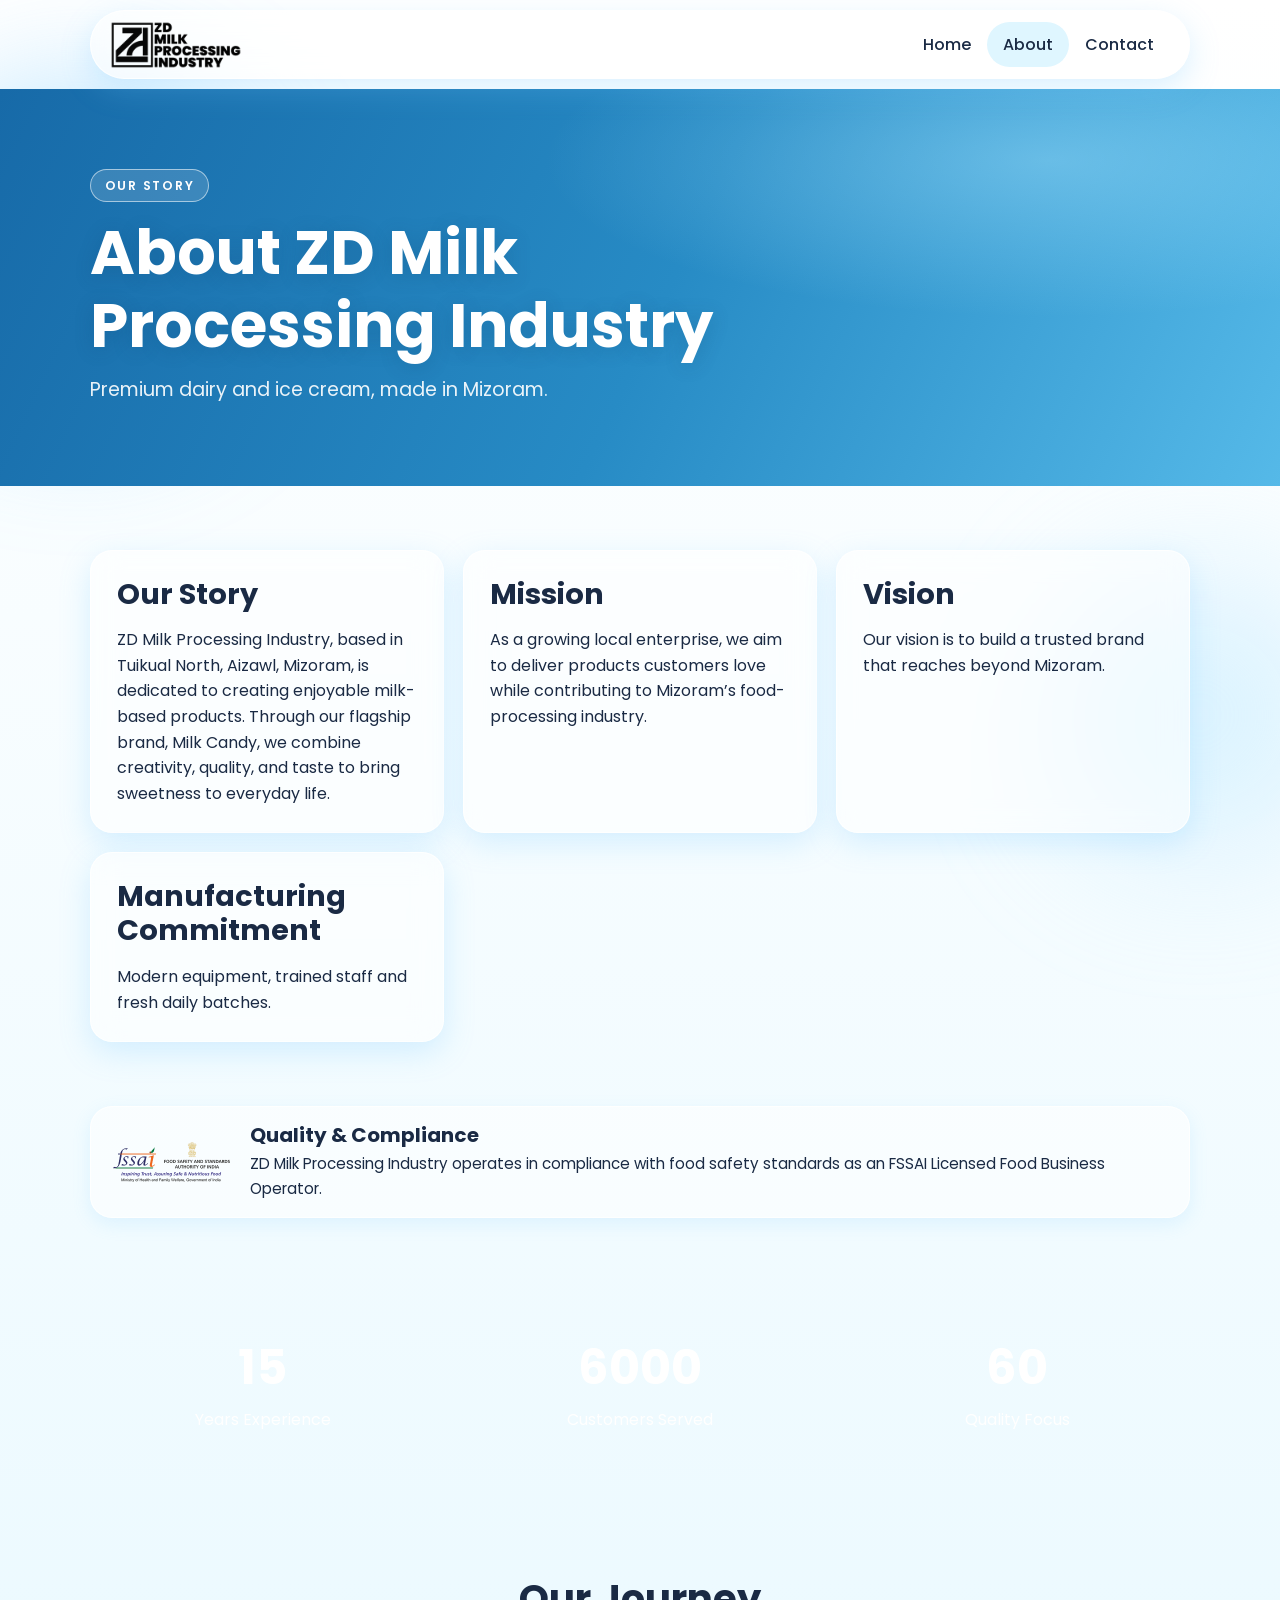
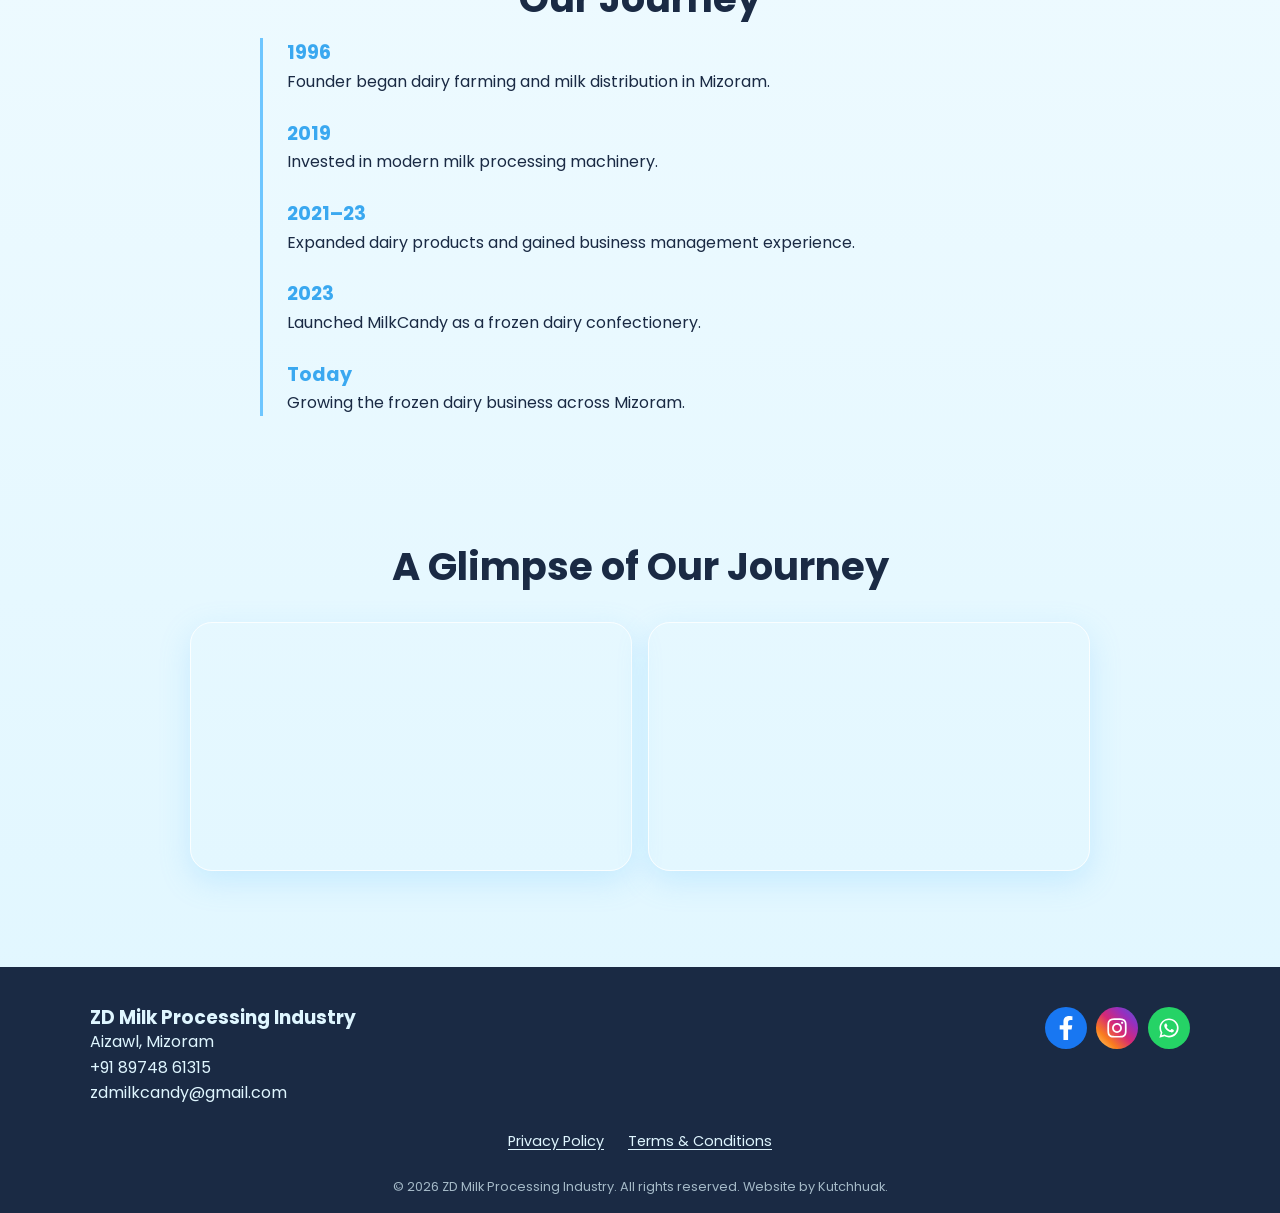
==== about.html @ 805394a9 "Add files via upload" ====
<!DOCTYPE html>
<html lang="en">
  <head>
    <meta charset="utf-8">
    <meta name="viewport" content="width=device-width, initial-scale=1">
    <title>About ZD Milk Processing Industry | Aizawl, Mizoram</title>
    <meta
      name="description"
      content="Learn about ZD Milk Processing Industry, the Aizawl-based maker of Milk Candy ice cream, our story, mission and commitment to quality."
    >
    <meta name="robots" content="index, follow, max-image-preview:large">
    <link rel="canonical" href="https://zdmilk.in/about.html">
    <meta property="og:type" content="website">
    <meta property="og:site_name" content="ZD Milk Processing Industry">
    <meta property="og:locale" content="en_IN">
    <meta property="og:title" content="About ZD Milk Processing Industry | Aizawl, Mizoram">
    <meta
      property="og:description"
      content="Learn about ZD Milk Processing Industry, the Aizawl-based maker of Milk Candy ice cream, our story, mission and commitment to quality."
    >
    <meta property="og:url" content="https://zdmilk.in/about.html">
    <meta property="og:image" content="https://zdmilk.in/image/og-image.jpg">
    <meta property="og:image:width" content="1200">
    <meta property="og:image:height" content="630">
    <meta property="og:image:alt" content="Milk Candy ice cream and family tub, made in Aizawl, Mizoram">
    <meta name="twitter:card" content="summary_large_image">
    <meta name="twitter:title" content="About ZD Milk Processing Industry | Aizawl, Mizoram">
    <meta
      name="twitter:description"
      content="Learn about ZD Milk Processing Industry, the Aizawl-based maker of Milk Candy ice cream, our story, mission and commitment to quality."
    >
    <meta name="twitter:image" content="https://zdmilk.in/image/og-image.jpg">
    <link rel="icon" type="image/png" href="image/favicon.png">
    <link rel="apple-touch-icon" href="image/apple-touch-icon.png">
    <meta name="theme-color" content="#8CC8EC">
    <link rel="preconnect" href="https://fonts.googleapis.com">
    <link
      href="https://fonts.googleapis.com/css2?family=Poppins:wght@400;500;600;700&display=swap"
      rel="stylesheet"
    >
    <link rel="stylesheet" href="style.css">
    <script type="application/ld+json">
      {
        "@context": "https://schema.org",
        "@type": "AboutPage",
        "name": "About ZD Milk Processing Industry",
        "description": "Learn about ZD Milk Processing Industry, the Aizawl-based maker of Milk Candy ice cream, our story, mission and commitment to quality.",
        "url": "https://zdmilk.in/about.html",
        "inLanguage": "en-IN",
        "about": {
          "@id": "https://zdmilk.in/#business"
        }
      }
    </script>
  </head>
  <body data-page="about">
    <div class="blob b1"></div>
    <div class="blob b2"></div>

    <div id="loader">
      <img class="loading-mascot" src="image/mascot-full.webp" alt="ZD Milk mascot loading">
    </div>
    <div id="prog"></div>

    <header class="nav glass">
      <a class="logo" href="index.html">
        <img src="image/logo.png" alt="ZD Milk Processing Industry">
      </a>
      <button id="burger" aria-label="Menu">☰</button>
      <nav id="menu">
        <a href="index.html" data-p="home">Home</a>
        <a href="about.html" data-p="about">About</a>
        <a href="contact.html" data-p="contact">Contact</a>
      </nav>
    </header>

    <main>
      <section class="phero">
        <div class="wrap rv">
          <span class="phero-kicker">Our story</span>
          <h1>About ZD Milk Processing Industry</h1>
          <p>Premium dairy and ice cream, made in Mizoram.</p>
        </div>
      </section>

      <section class="sec wrap grid2">
        <div class="card glass rv">
          <h2>Our Story</h2>
          <p>
           ZD Milk Processing Industry, based in Tuikual North, Aizawl, Mizoram, is dedicated to creating enjoyable milk-based products. Through our flagship brand, Milk Candy, we combine creativity, quality, and taste to bring sweetness to everyday life.</p>
        </div>
        <div class="card glass rv">
          <h2>Mission</h2>
          <p>
            As a growing local enterprise, we aim to deliver products customers love while contributing to Mizoram’s food-processing industry.
          </p>
        </div>
        <div class="card glass rv">
          <h2>Vision</h2>
          <p>Our vision is to build a trusted brand that reaches beyond Mizoram.</p>
        </div>
        <div class="card glass rv">
          <h2>Manufacturing Commitment</h2>
          <p>Modern equipment, trained staff and fresh daily batches.</p>
        </div>

      </section>

      <section class="compliance-block wrap" aria-labelledby="compliance-heading">
        <img src="image/fssai-logo.png" alt="FSSAI logo" width="234" height="80">
        <div class="compliance-copy">
          <h2 id="compliance-heading">Quality &amp; Compliance</h2>
          <p>ZD Milk Processing Industry operates in compliance with food safety standards as an FSSAI Licensed Food Business Operator.</p>
        </div>
      </section>

      <section class="plx">
        <div class="wrap stats">
          <div>
            <b data-n="25" data-s="+">0</b>
            <span>Years Experience</span>
          </div>
          <div>
            <b data-n="10000" data-s="+">0</b>
            <span>Customers Served</span>
          </div>
          <div>
            <b data-n="100" data-s="%">0</b>
            <span>Quality Focus</span>
          </div>
        </div>
      </section>

      <section class="sec wrap narrow">
        <h2 class="ct rv">Our Journey</h2>
        <div class="tl">
          <div class="rv">
            <b>1996</b>
            <p>Founder began dairy farming and milk
               distribution in Mizoram.</p>
          </div>
          <div class="rv">
            <b>2019</b>
            <p>Invested in modern milk processing machinery.</p>
          </div>
          <div class="rv">
            <b>2021–23</b>
            <p>Expanded dairy products
             and gained business management experience.</p>
          </div>
          <div class="rv">
            <b>2023</b>
            <p>Launched MilkCandy as a frozen dairy confectionery.</p>
          </div>
            <div class="rv">
            <b>Today</b>
            <p>Growing the frozen dairy business across Mizoram.</p>
          </div>
        </div>
      </section>

      <section class="sec wrap narrow about-video">
        <h2 class="ct rv">A Glimpse of Our Journey</h2>
        <div
          class="video-frame rv"
          data-video-url="https://www.youtube.com/embed/6hP-m4a0yMA"
          data-video-title="A glimpse of ZD Milk Processing Industry's journey"
        >
          <a
            class="video-fallback"
            href="https://www.youtube.com/watch?v=6hP-m4a0yMA"
            target="_blank"
            rel="noopener noreferrer"
          >
            <img src="https://i.ytimg.com/vi/6hP-m4a0yMA/hqdefault.jpg" alt="Watch A Glimpse of Our Journey on YouTube">
            <span>Watch on YouTube</span>
          </a>
        </div>
        <div
          class="video-frame rv"
          data-video-url="https://www.youtube.com/embed/JprgniUpoSs?si=P2jqEo4HMjdUoOEu"
          data-video-title="YouTube video player"
        >
          <a
            class="video-fallback"
            href="https://www.youtube.com/watch?v=JprgniUpoSs"
            target="_blank"
            rel="noopener noreferrer"
          >
            <img src="https://i.ytimg.com/vi/JprgniUpoSs/hqdefault.jpg" alt="Watch the additional video on YouTube">
            <span>Watch on YouTube</span>
          </a>
        </div>
      </section>
      <script>
        if (window.location.protocol !== "file:") {
          document.querySelectorAll(".about-video .video-frame").forEach((videoPlayer) => {
            const videoFrame = document.createElement("iframe");
            videoFrame.src = videoPlayer.dataset.videoUrl;
            videoFrame.title = videoPlayer.dataset.videoTitle;
            videoFrame.allow = "accelerometer; autoplay; clipboard-write; encrypted-media; gyroscope; picture-in-picture; web-share";
            videoFrame.referrerPolicy = "strict-origin-when-cross-origin";
            videoFrame.allowFullscreen = true;
            videoFrame.loading = "lazy";
            videoPlayer.replaceChildren(videoFrame);
          });
        }
      </script>
    </main>

    <footer>
      <div class="wrap fgrid">
        <div>
          <h3>ZD Milk Processing Industry</h3>
          <p>Aizawl, Mizoram</p>
          <p>+91 89748 61315</p>
          <p> zdmilkcandy@gmail.com</p>
        </div>
        <div class="soc">
          <a href="https://www.facebook.com/profile.php?id=61593426112956" aria-label="Facebook">
            <svg viewBox="0 0 320 512" aria-hidden="true" focusable="false"><path d="M279.14 288l14.22-92.66h-88.91v-60.13c0-25.35 12.42-50.06 52.24-50.06H297V6.26S260.43 0 225.36 0C152.77 0 105.47 44 105.47 123.92v71.42H25.62V288h79.85v224h98.98V288z"/></svg>
          </a>
          <a href="https://www.instagram.com/milkcandy.mizoram?utm_source=ig_web_button_share_sheet&amp;psln=ZDNlZDc0MzIxNw==" aria-label="Instagram">
            <svg viewBox="0 0 448 512" aria-hidden="true" focusable="false"><path d="M224.1 141c-63.6 0-114.9 51.3-114.9 114.9s51.3 114.9 114.9 114.9S339 319.5 339 255.9 287.7 141 224.1 141zm0 189.6c-41.2 0-74.7-33.5-74.7-74.7s33.5-74.7 74.7-74.7 74.7 33.5 74.7 74.7-33.5 74.7-74.7 74.7zm146.4-194.3c0 14.9-12 26.9-26.9 26.9s-26.9-12-26.9-26.9 12-26.9 26.9-26.9 26.9 12 26.9 26.9zm76.1 27.2c-1.7-35.9-9.9-67.7-36.2-93.9s-58-34.4-93.9-36.2c-37-2.1-147.9-2.1-184.9 0-35.9 1.7-67.7 9.9-93.9 36.1S3.3 127.5 1.6 163.4c-2.1 37-2.1 147.9 0 184.9 1.7 35.9 9.9 67.7 36.2 93.9s58 34.4 93.9 36.2c37 2.1 147.9 2.1 184.9 0 35.9-1.7 67.7-9.9 93.9-36.2s34.4-58 36.2-93.9c2.1-37 2.1-147.8 0-184.8zM398.8 388c-7.8 19.6-22.9 34.7-42.6 42.6-29.5 11.7-99.5 9-132.1 9s-102.7 2.6-132.1-9c-19.6-7.8-34.7-22.9-42.6-42.6-11.7-29.5-9-99.5-9-132.1s-2.6-102.7 9-132.1c7.8-19.6 22.9-34.7 42.6-42.6 29.5-11.7 99.5-9 132.1-9s102.7-2.6 132.1 9c19.6 7.8 34.7 22.9 42.6 42.6 11.7 29.5 9 99.5 9 132.1s2.7 102.7-9 132.1z"/></svg>
          </a>
          <a href="https://wa.me/918974861315" aria-label="WhatsApp">
            <svg viewBox="0 0 448 512" aria-hidden="true" focusable="false"><path d="M380.9 97.1C339 55.1 283.2 32 223.9 32 101.5 32 1.9 131.5 1.9 253.9c0 39.1 10.2 77.3 29.6 111L0 480l117.7-30.9c32.4 17.7 68.9 27 106.1 27h.1c122.3 0 224.1-99.6 224.1-222 0-59.3-25-115-67.1-157zm-157 341.6c-33.3 0-65.9-8.9-94.4-25.7l-6.8-4-69.8 18.3 18.6-68-4.4-7c-18.5-29.4-28.2-63.4-28.2-98.4C39 151.1 121.1 69 222.1 69c49 0 95 19.1 129.6 53.7 34.6 34.6 56.9 80.6 56.8 129.6 0 101.1-84.5 186.4-185.6 186.4zm101.7-139.8c-5.5-2.8-32.6-16.1-37.6-17.9-5-1.9-8.7-2.8-12.4 2.8-3.7 5.5-14.2 17.9-17.4 21.6-3.2 3.7-6.4 4.2-11.9 1.4-32.4-16.2-53.6-28.9-75-65.5-5.7-9.8 5.7-9.1 16.2-30.3 1.8-3.7.9-6.9-.5-9.7-1.4-2.8-12.4-29.8-17-40.8-4.5-10.7-9.1-9.3-12.4-9.5-3.2-.2-6.9-.2-10.6-.2s-9.7 1.4-14.7 6.9c-5 5.5-19.3 18.9-19.3 46s19.8 53.4 22.5 57.1c2.8 3.7 38.9 59.4 94.2 83.3 35 15.1 48.7 16.4 66.2 13.8 10.6-1.6 32.6-13.3 37.2-26.2 4.6-12.9 4.6-23.9 3.2-26.2-1.4-2.3-5-3.7-10.6-6.5z"/></svg>
          </a>
        </div>
      </div>
      <nav class="legal-links" aria-label="Legal">
        <a href="privacy.html">Privacy Policy</a>
        <a href="terms.html">Terms &amp; Conditions</a>
      </nav>
      <p class="copy">© 2026 ZD Milk Processing Industry. All rights reserved. Website by Kutchhuak.</p>
    </footer>

    <button id="top" aria-label="Back to top">↑</button>
    <script src="main.js"></script>
  </body>
</html>
---- style.css ----
:root {
  --p: #6EC6FF;
  --s: #fff;
  --a: #DFF6FF;
  --t: #1A2A44;
  --r: 22px;
}

* {
  box-sizing: border-box;
  margin: 0;
}

html {
  scroll-behavior: smooth;
}

body {
  font-family: Poppins, system-ui, sans-serif;
  color: var(--t);
  background: linear-gradient(180deg, #fff, var(--a));
  line-height: 1.6;
  overflow-x: hidden;
}

h1,
h2,
h3 {
  line-height: 1.2;
}

h2 {
  font-size: clamp(1.6rem, 4vw, 2.4rem);
  margin-bottom: 1rem;
}

.wrap {
  width: min(1100px, 92%);
  margin: auto;
}

.narrow {
  width: min(760px, 92%);
}

.about-video {
  width: min(900px, 92%);
  display: grid;
  grid-template-columns: repeat(2, minmax(0, 1fr));
  gap: 1rem;
}

.about-video h2 {
  grid-column: 1 / -1;
}

.sec {
  padding: 4rem 0;
}

.ct {
  text-align: center;
}

.compliance-block {
  display: flex;
  align-items: center;
  gap: 1.25rem;
  margin: 0 auto 2rem;
  padding: 1rem 1.4rem;
  border: 1px solid rgba(255, 255, 255, .8);
  border-radius: var(--r);
  background: rgba(255, 255, 255, .55);
  box-shadow: 0 6px 18px rgba(110, 198, 255, .16);
}

.compliance-block img {
  display: block;
  flex: 0 0 auto;
  width: 117px;
  height: auto;
}

.compliance-copy h2 {
  margin-bottom: .35rem;
  font-size: 1.25rem;
}

.compliance-copy p {
  font-size: .95rem;
}

.video-frame {
  aspect-ratio: 16 / 9;
  overflow: hidden;
  border: 1px solid rgba(255, 255, 255, .8);
  border-radius: var(--r);
  box-shadow: 0 10px 30px rgba(110, 198, 255, .25);
}

.video-frame iframe {
  display: block;
  width: 100%;
  height: 100%;
  border: 0;
}

.video-fallback {
  position: relative;
  display: block;
  width: 100%;
  height: 100%;
  background: var(--t);
}

.video-fallback img {
  display: block;
  width: 100%;
  height: 100%;
  object-fit: cover;
}

.video-fallback span {
  position: absolute;
  left: 50%;
  bottom: 1rem;
  transform: translateX(-50%);
  padding: .5rem 1rem;
  border-radius: 99px;
  background: rgba(26, 42, 68, .85);
  color: #fff;
  font-size: .9rem;
  font-weight: 600;
  white-space: nowrap;
}

.glass {
  background: rgba(255, 255, 255, .55);
  backdrop-filter: blur(14px);
  -webkit-backdrop-filter: blur(14px);
  border: 1px solid rgba(255, 255, 255, .8);
  box-shadow: 0 10px 30px rgba(110, 198, 255, .25);
}

.card {
  border-radius: var(--r);
  padding: 1.6rem;
  transition: .35s;
}

.card:hover {
  transform: translateY(-6px);
}

.btn {
  display: inline-block;
  background: linear-gradient(135deg, var(--p), #3AA8F0);
  color: #fff;
  border: 0;
  border-radius: 99px;
  padding: .8rem 1.8rem;
  font: 600 1rem Poppins, sans-serif;
  text-decoration: none;
  cursor: pointer;
  transition: .3s;
  box-shadow: 0 8px 20px rgba(58, 168, 240, .4);
}

.btn:hover {
  transform: translateY(-3px);
}

.btn:focus-visible,
button:focus-visible,
a:focus-visible {
  outline: 3px solid var(--t);
  outline-offset: 3px;
}

.blob {
  position: fixed;
  z-index: -1;
  border-radius: 50%;
  filter: blur(70px);
  opacity: .5;
  animation: fl 12s ease-in-out infinite alternate;
}

.b1 {
  width: 320px;
  height: 320px;
  background: var(--p);
  top: 10%;
  left: -80px;
}

.b2 {
  width: 280px;
  height: 280px;
  background: #BFE9FF;
  bottom: 5%;
  right: -60px;
  animation-delay: -5s;
}

@keyframes fl {
  to {
    transform: translate(40px, 60px) scale(1.15);
  }
}

#loader {
  position: fixed;
  inset: 0;
  background: #fff;
  z-index: 99;
  display: grid;
  place-items: center;
  transition: opacity .3s;
}

#loader.off {
  opacity: 0;
  pointer-events: none;
}

.loading-mascot {
  display: block;
  width: 60px;
  height: 168px;
  object-fit: contain;
  animation: bob 1s infinite alternate;
}

@keyframes bob {
  to {
    transform: translateY(-12px);
  }
}

#prog {
  position: fixed;
  top: 0;
  left: 0;
  height: 4px;
  width: 0;
  background: linear-gradient(90deg, var(--p), #3AA8F0);
  z-index: 60;
}

.nav {
  position: relative;
  width: min(1100px, 94%);
  margin: 10px auto;
  border-radius: 99px;
  padding: .6rem 1.2rem;
  display: flex;
  justify-content: space-between;
  align-items: center;
  z-index: 50;
}

.logo {
  display: inline-flex;
  align-items: center;
  text-decoration: none;
}

.logo img {
  display: block;
  width: 132px;
  height: auto;
}

#menu {
  display: none;
  position: absolute;
  top: 110%;
  left: 0;
  right: 0;
  background: #fff;
  border-radius: var(--r);
  padding: 1rem;
  flex-direction: column;
  box-shadow: 0 10px 30px rgba(0, 0, 0, .1);
}

#menu.open {
  display: flex;
}

#menu a {
  color: var(--t);
  text-decoration: none;
  padding: .6rem 1rem;
  border-radius: 99px;
  font-weight: 500;
}

#menu a.act,
#menu a:hover {
  background: var(--a);
}

#burger {
  background: none;
  border: 0;
  font-size: 1.5rem;
  cursor: pointer;
}

@media (min-width: 760px) {
  #burger {
    display: none;
  }

  #menu {
    display: flex;
    position: static;
    flex-direction: row;
    background: none;
    box-shadow: none;
    padding: 0;
  }
}

.hero {
  position: relative;
  width: 100%;
  aspect-ratio: 16 / 9;
  background: #DFF6FF;
  overflow: hidden;
  clip-path: ellipse(150% 160% at 50% -60%);
}

@media (max-width: 759px) {
  .hero {
    display: none;
  }
}

.slide {
  position: absolute;
  inset: 0;
  opacity: 0;
  transform: translateX(40px);
  transition: opacity .9s, transform .9s;
}

.slide img {
  display: block;
  width: 100%;
  height: 100%;
  object-fit: contain;
  object-position: center;
}

.slide-caption {
  position: absolute;
  top: 50%;
  left: clamp(1.5rem, 5vw, 5rem);
  z-index: 1;
  width: min(40%, 540px);
  margin: 0;
  color: #12365A;
  transform: translateY(-50%);
}

.slide-eyebrow {
  display: inline-block;
  margin-bottom: .85rem;
  padding: .35rem .75rem;
  border: 1px solid rgba(22, 139, 203, .15);
  border-radius: 999px;
  background: #E5F5FC;
  color: #176F9E;
  font-family: Inter, sans-serif;
  font-size: .72rem;
  font-weight: 600;
  letter-spacing: .12em;
  line-height: 1.3;
  text-transform: uppercase;
}

.slide-caption h1 {
  margin-bottom: .85rem;
  font-family: "Plus Jakarta Sans", sans-serif;
  font-size: clamp(3.2rem, 5vw, 4.25rem);
  font-weight: 800;
  letter-spacing: -.055em;
  line-height: 1.06;
}

.slide-caption h1 span {
  position: relative;
  color: #168BCB;
}

.slide-caption h3 {
  margin-bottom: .45rem;
  color: #176F9E;
  font-family: "Plus Jakarta Sans", sans-serif;
  font-size: clamp(.95rem, 1.4vw, 1.15rem);
  font-weight: 600;
  line-height: 1.3;
}

.slide-caption > p:not(.slide-eyebrow) {
  max-width: 440px;
  color: #50677D;
  font-family: Inter, sans-serif;
  font-size: clamp(.9rem, 1.25vw, 1.1rem);
  font-weight: 400;
  line-height: 1.6;
}

.slide-actions {
  display: flex;
  flex-wrap: wrap;
  align-items: center;
  gap: 1.1rem;
  margin-top: 1.2rem;
  font-family: Inter, sans-serif;
  font-size: .9rem;
  font-weight: 600;
}

.slide-primary {
  display: inline-flex;
  min-height: 46px;
  align-items: center;
  justify-content: center;
  padding: .7rem 1.2rem;
  border-radius: 999px;
  background: #168BCB;
  box-shadow: 0 7px 16px rgba(22, 139, 203, .2);
  color: #fff;
  text-decoration: none;
  transition: background .2s, transform .2s, box-shadow .2s;
}

.slide-primary:hover {
  transform: translateY(-2px);
  background: #1179B2;
  box-shadow: 0 10px 20px rgba(22, 139, 203, .25);
}

.slide-secondary {
  padding: .45rem 0;
  color: #12365A;
  text-decoration: underline;
  text-decoration-color: #8BD5F3;
  text-decoration-thickness: 2px;
  text-underline-offset: 4px;
}

.slide-secondary:hover {
  color: #168BCB;
}

.slide-actions a:focus-visible {
  outline: 3px solid #12365A;
  outline-offset: 3px;
}

@media (min-width: 760px) and (max-width: 1000px) {
  .slide-caption {
    left: 1.5rem;
    width: 43%;
  }

  .slide-caption h1 {
    font-size: clamp(2.2rem, 4.2vw, 3.2rem);
  }

  .slide-caption > p:not(.slide-eyebrow) {
    font-size: .85rem;
  }

  .slide-actions {
    gap: .75rem;
    margin-top: .8rem;
    font-size: .82rem;
  }

  .slide-primary {
    min-height: 40px;
    padding: .55rem .9rem;
  }
}

@media (min-width: 760px) and (max-width: 900px) {
  .slide-caption {
    left: 1rem;
    width: 40%;
  }

  .slide-caption h1 {
    font-size: clamp(1.9rem, 3.8vw, 2.2rem);
  }
}

.slide.on {
  opacity: 1;
  transform: none;
  z-index: 1;
}

@keyframes flt {
  to {
    transform: translateY(-16px) rotate(3deg);
  }
}

.ar {
  position: absolute;
  top: 50%;
  z-index: 5;
  width: 46px;
  height: 46px;
  border-radius: 50%;
  border: 0;
  background: rgba(255, 255, 255, .7);
  font-size: 1.6rem;
  cursor: pointer;
}

.ar.l {
  left: 12px;
}

.ar.r {
  right: 12px;
}

.dots {
  position: absolute;
  bottom: 22px;
  left: 50%;
  transform: translateX(-50%);
  z-index: 5;
  display: flex;
  gap: 10px;
}

.dots button {
  width: 12px;
  height: 12px;
  border-radius: 50%;
  border: 0;
  background: rgba(255, 255, 255, .7);
  cursor: pointer;
  transition: .3s;
}

.dots button.on {
  background: var(--t);
  width: 30px;
  border-radius: 99px;
}

.intro {
  display: grid;
  gap: 2rem;
  align-items: center;
}

@media (min-width: 800px) {
  .intro {
    grid-template-columns: 1.3fr 1fr;
  }
}

.intro p {
  margin-bottom: 1.2rem;
}

.illus {
  display: grid;
  place-items: center;
}

.mascot {
  position: relative;
  cursor: pointer;
  outline: none;
}

.mascot img {
  display: block;
  width: min(300px, 68vw);
  max-height: 380px;
  object-fit: contain;
  animation: mascot-float 3s ease-in-out infinite;
  transform-origin: bottom center;
}

.mascot figcaption {
  position: absolute;
  top: 8%;
  right: clamp(-48px, -3vw, -12px);
  padding: .65rem 1rem;
  border-radius: 18px;
  background: #fff;
  color: var(--t);
  box-shadow: 0 8px 24px rgba(26, 42, 68, .18);
  font-weight: 600;
  white-space: nowrap;
  opacity: 0;
  transform: translateY(8px) scale(.95);
  transition: opacity .25s, transform .25s;
  pointer-events: none;
}

.mascot figcaption::before {
  content: "";
  position: absolute;
  top: 50%;
  left: -10px;
  transform: translateY(-50%);
  border-top: 9px solid transparent;
  border-bottom: 9px solid transparent;
  border-right: 11px solid #fff;
}

@media (max-width: 600px) {
  .mascot figcaption {
    top: 5%;
    right: -20px;
    padding: .4rem .65rem;
    font-size: .75rem;
  }

  .mascot figcaption::before {
    left: -7px;
    border-top-width: 6px;
    border-bottom-width: 6px;
    border-right-width: 8px;
  }
}

.mascot:hover figcaption,
.mascot:focus-visible figcaption {
  opacity: 1;
  transform: translateY(0) scale(1);
}

.mascot:hover img,
.mascot:focus-visible img {
  animation: mascot-greet .6s ease-in-out infinite alternate;
}

@keyframes mascot-float {
  50% {
    transform: translateY(-8px);
  }
}

@keyframes mascot-greet {
  to {
    transform: translateY(-10px) rotate(3deg) scale(1.03);
  }
}

.stage {
  height: 480px;
  perspective: 1100px;
  overflow: hidden;
  margin-top: 1rem;
}

.carousel-controls {
  display: flex;
  justify-content: center;
  gap: .75rem;
  margin-top: .5rem;
}

.carousel-controls button {
  width: 2.75rem;
  height: 2.75rem;
  border: 1px solid var(--p);
  border-radius: 50%;
  background: #fff;
  color: var(--t);
  font: 600 1.6rem/1 Poppins, sans-serif;
  cursor: pointer;
  transition: background .2s, color .2s;
}

.carousel-controls button:hover,
.carousel-controls button:focus-visible {
  background: var(--p);
  color: #fff;
}

.ring {
  position: relative;
  width: 230px;
  height: 100%;
  margin: 0 auto;
  transform-style: preserve-3d;
  transition: transform 1s cubic-bezier(.6, .05, .2, 1);
}

.pc {
  position: absolute;
  top: 40px;
  left: 0;
  width: 230px;
  padding: 1.2rem;
  border-radius: var(--r);
  text-align: center;
  transition: transform 1s, opacity 1s;
  cursor: pointer;
  background: rgba(255, 255, 255, .85);
  box-shadow: 0 14px 34px rgba(26, 42, 68, .15);
}

.pc-featured {
  background: #EAF7FC;
}

.product-image {
  position: relative;
  display: grid;
  place-items: center;
  height: 165px;
  margin-bottom: .5rem;
  border-radius: calc(var(--r) - 8px);
  overflow: hidden;
}

.pc-featured .product-image {
  background: #EAF7FC;
}

.product-image img {
  display: block;
  width: 100%;
  height: 100%;
  padding: .35rem;
  object-fit: contain;
  object-position: center;
}

.product-tag {
  position: absolute;
  top: .45rem;
  left: .45rem;
  padding: .2rem .55rem;
  border-radius: 99px;
  background: #3AA8F0;
  color: #fff;
  font-size: .7rem;
  font-weight: 600;
}

.pc h3 {
  margin: .4rem 0;
}

.pc p {
  font-size: .85rem;
  margin-bottom: .6rem;
}

.pc .btn {
  padding: .5rem 1.2rem;
  font-size: .85rem;
}

.price {
  display: inline-block;
  background: var(--t);
  color: #fff;
  border-radius: 99px;
  padding: .15rem .9rem;
  font-weight: 600;
  margin-bottom: .6rem;
}

.product-availability {
  margin: 0;
  font-size: .75rem !important;
  font-weight: 600;
  line-height: 1.35;
}

.pc.front {
  box-shadow: 0 0 0 3px var(--p), 0 24px 50px rgba(58, 168, 240, .45);
}

.hint {
  font-size: .85rem;
  opacity: .7;
}

.grid,
.info {
  display: grid;
  gap: 1.2rem;
  grid-template-columns: repeat(auto-fit, minmax(200px, 1fr));
}

.contact-info {
  margin-top: 1.2rem;
}

.grid2 {
  display: grid;
  gap: 1.2rem;
  grid-template-columns: repeat(auto-fit, minmax(280px, 1fr));
}

.grid2 .card h2 {
  font-size: clamp(1.35rem, 3vw, 1.8rem);
}

.card b {
  display: grid;
  place-items: center;
  width: 38px;
  height: 38px;
  border-radius: 50%;
  background: var(--p);
  color: #fff;
  margin-bottom: .6rem;
}

.card h3 {
  margin-bottom: .3rem;
}

.chips {
  display: flex;
  flex-wrap: wrap;
  gap: .6rem;
  justify-content: center;
  margin: 1.5rem 0;
}

.chips button {
  border: 1px solid var(--p);
  background: #fff;
  border-radius: 99px;
  padding: .5rem 1.1rem;
  font: 500 .95rem Poppins;
  cursor: pointer;
  transition: .3s;
}

.chips button.on,
.chips button:hover {
  background: var(--p);
  color: #fff;
}

.dlist {
  display: grid;
  gap: 1rem;
  grid-template-columns: repeat(auto-fit, minmax(240px, 1fr));
}

.dlist .card {
  animation: in .5s both;
}

@keyframes in {
  from {
    opacity: 0;
    transform: translateY(14px);
  }
}

.dlist a {
  color: var(--t);
  font-weight: 600;
}

.fq {
  background: rgba(255, 255, 255, .7);
  border-radius: var(--r);
  margin-bottom: .8rem;
  box-shadow: 0 6px 18px rgba(110, 198, 255, .2);
  overflow: hidden;
}

.fq button {
  width: 100%;
  display: flex;
  justify-content: space-between;
  gap: 1rem;
  text-align: left;
  background: none;
  border: 0;
  padding: 1.1rem 1.3rem;
  font: 600 1rem Poppins;
  color: var(--t);
  cursor: pointer;
}

.fq i {
  font-style: normal;
  transition: .3s;
  color: #3AA8F0;
  font-size: 1.4rem;
}

.fq.open i {
  transform: rotate(45deg);
}

.fa {
  max-height: 0;
  overflow: hidden;
  transition: max-height .45s ease;
}

.fa p {
  padding: 0 1.3rem 1.2rem;
}

.phero {
  position: relative;
  isolation: isolate;
  display: flex;
  min-height: 340px;
  align-items: center;
  overflow: hidden;
  padding: 5rem 0;
  color: #fff;
  background:
    radial-gradient(ellipse at 82% 18%, rgba(166, 229, 255, .42), transparent 34%),
    linear-gradient(115deg, #176aa8 0%, #278bc5 52%, #55b9e8 100%);
}

.phero .wrap {
  position: relative;
  z-index: 1;
}

.phero-kicker {
  display: inline-block;
  margin-bottom: .9rem;
  padding: .35rem .85rem;
  border: 1px solid rgba(255, 255, 255, .55);
  border-radius: 99px;
  background: rgba(255, 255, 255, .14);
  color: #fff;
  font-size: .78rem;
  font-weight: 600;
  letter-spacing: .14em;
  text-transform: uppercase;
}

.phero h1 {
  max-width: 720px;
  font-size: clamp(2.2rem, 5vw, 3.8rem);
  text-wrap: balance;
  text-shadow: 0 3px 20px rgba(13, 61, 99, .2);
}

.phero p {
  margin-top: .8rem;
  color: rgba(255, 255, 255, .9);
  font-size: clamp(1rem, 2vw, 1.2rem);
}

@media (max-width: 600px) {
  .phero {
    min-height: 320px;
    padding: 4.5rem 0;
  }
}

.plx {
  background: linear-gradient(rgba(26, 42, 68, .55), rgba(110, 198, 255, .55)),
    radial-gradient(circle at 30% 30%, #8AD3FF, #3AA8F0);
  background-attachment: fixed;
  background-size: cover;
  color: #fff;
  padding: 5rem 0;
}

.stats {
  display: grid;
  gap: 2rem;
  grid-template-columns: repeat(auto-fit, minmax(150px, 1fr));
  text-align: center;
}

.stats b {
  display: block;
  font-size: 3rem;
}

.tl {
  border-left: 3px solid var(--p);
  padding-left: 1.5rem;
  display: grid;
  gap: 1.5rem;
}

.tl b {
  color: #3AA8F0;
  font-size: 1.2rem;
}

form {
  display: grid;
  gap: 1rem;
}

label {
  display: grid;
  gap: .3rem;
  font-weight: 500;
  font-size: .9rem;
}

input,
textarea,
select {
  font: inherit;
  padding: .8rem 1rem;
  border-radius: 14px;
  border: 1px solid #BFE9FF;
  background: #fff;
  color: var(--t);
}

input:focus,
textarea:focus,
select:focus {
  outline: 3px solid var(--p);
}

#msg.ok {
  color: #1a7f4b;
}

#msg.err {
  color: #c0392b;
}

.btn:disabled {
  opacity: .6;
  cursor: wait;
}

.map {
  width: 100%;
  height: 380px;
  border: 0;
  border-radius: var(--r);
  box-shadow: 0 10px 30px rgba(110, 198, 255, .3);
}

.cta {
  text-align: center;
  background: linear-gradient(135deg, var(--a), var(--p));
}

.pulse {
  animation: pl 2s infinite;
}

@keyframes pl {
  50% {
    box-shadow: 0 0 0 14px rgba(110, 198, 255, .3);
  }
}

footer {
  background: var(--t);
  color: #DFF6FF;
  padding: 2.5rem 0 1rem;
  margin-top: 2rem;
}

.fgrid {
  display: flex;
  flex-wrap: wrap;
  gap: 1.5rem;
  justify-content: space-between;
}

.soc {
  display: flex;
  gap: .6rem;
}

.soc a {
  width: 42px;
  height: 42px;
  display: grid;
  place-items: center;
  border-radius: 50%;
  color: #fff;
  text-decoration: none;
  transition: .3s;
}

.soc a[aria-label="Facebook"] {
  background: #1877F2;
}

.soc a[aria-label="Instagram"] {
  background: linear-gradient(45deg, #FEDA75, #FA7E1E, #D62976, #962FBF, #4F5BD5);
}

.soc a[aria-label="WhatsApp"] {
  background: #25D366;
}

.soc svg {
  display: block;
  width: 22px;
  height: 22px;
  fill: currentColor;
}

.soc a[aria-label="Facebook"] svg {
  height: 24px;
}

.soc a:hover {
  transform: translateY(-4px);
}

.copy {
  text-align: center;
  font-size: .8rem;
  margin-top: 1.5rem;
  opacity: .7;
}

.legal-links {
  display: flex;
  justify-content: center;
  flex-wrap: wrap;
  gap: 1rem 1.5rem;
  margin: 1.5rem auto 0;
  padding: 0 1rem;
  font-size: .9rem;
}

.legal-links a,
.form-privacy-note a {
  color: inherit;
  text-underline-offset: .2em;
}

.legal-content {
  display: grid;
  gap: 1rem;
  padding-top: 2rem;
}

.legal-updated {
  margin-bottom: .25rem;
  font-size: .9rem;
  opacity: .75;
}

.legal-section {
  padding: clamp(1.25rem, 3vw, 2rem);
  border-radius: var(--r);
}

.legal-section h2 {
  margin-bottom: .6rem;
  font-size: clamp(1.2rem, 3vw, 1.5rem);
}

.legal-section p {
  line-height: 1.8;
}

.legal-section a {
  color: #176aa8;
}

.form-privacy-note {
  margin: .25rem 0 1rem;
  font-size: .85rem;
}

.form-privacy-note a {
  color: #176aa8;
}

#top {
  position: fixed;
  right: 18px;
  bottom: 18px;
  width: 46px;
  height: 46px;
  border-radius: 50%;
  border: 0;
  background: var(--p);
  color: #fff;
  font-size: 1.3rem;
  cursor: pointer;
  opacity: 0;
  pointer-events: none;
  transition: .3s;
  z-index: 40;
}

#top.show {
  opacity: 1;
  pointer-events: auto;
}

.rv {
  opacity: 0;
  transform: translateY(24px);
  transition: .8s;
}

.rv.in {
  opacity: 1;
  transform: none;
}

@media (prefers-reduced-motion: reduce) {
  * {
    animation: none !important;
    transition: none !important;
  }

  .rv {
    opacity: 1;
    transform: none;
  }
}
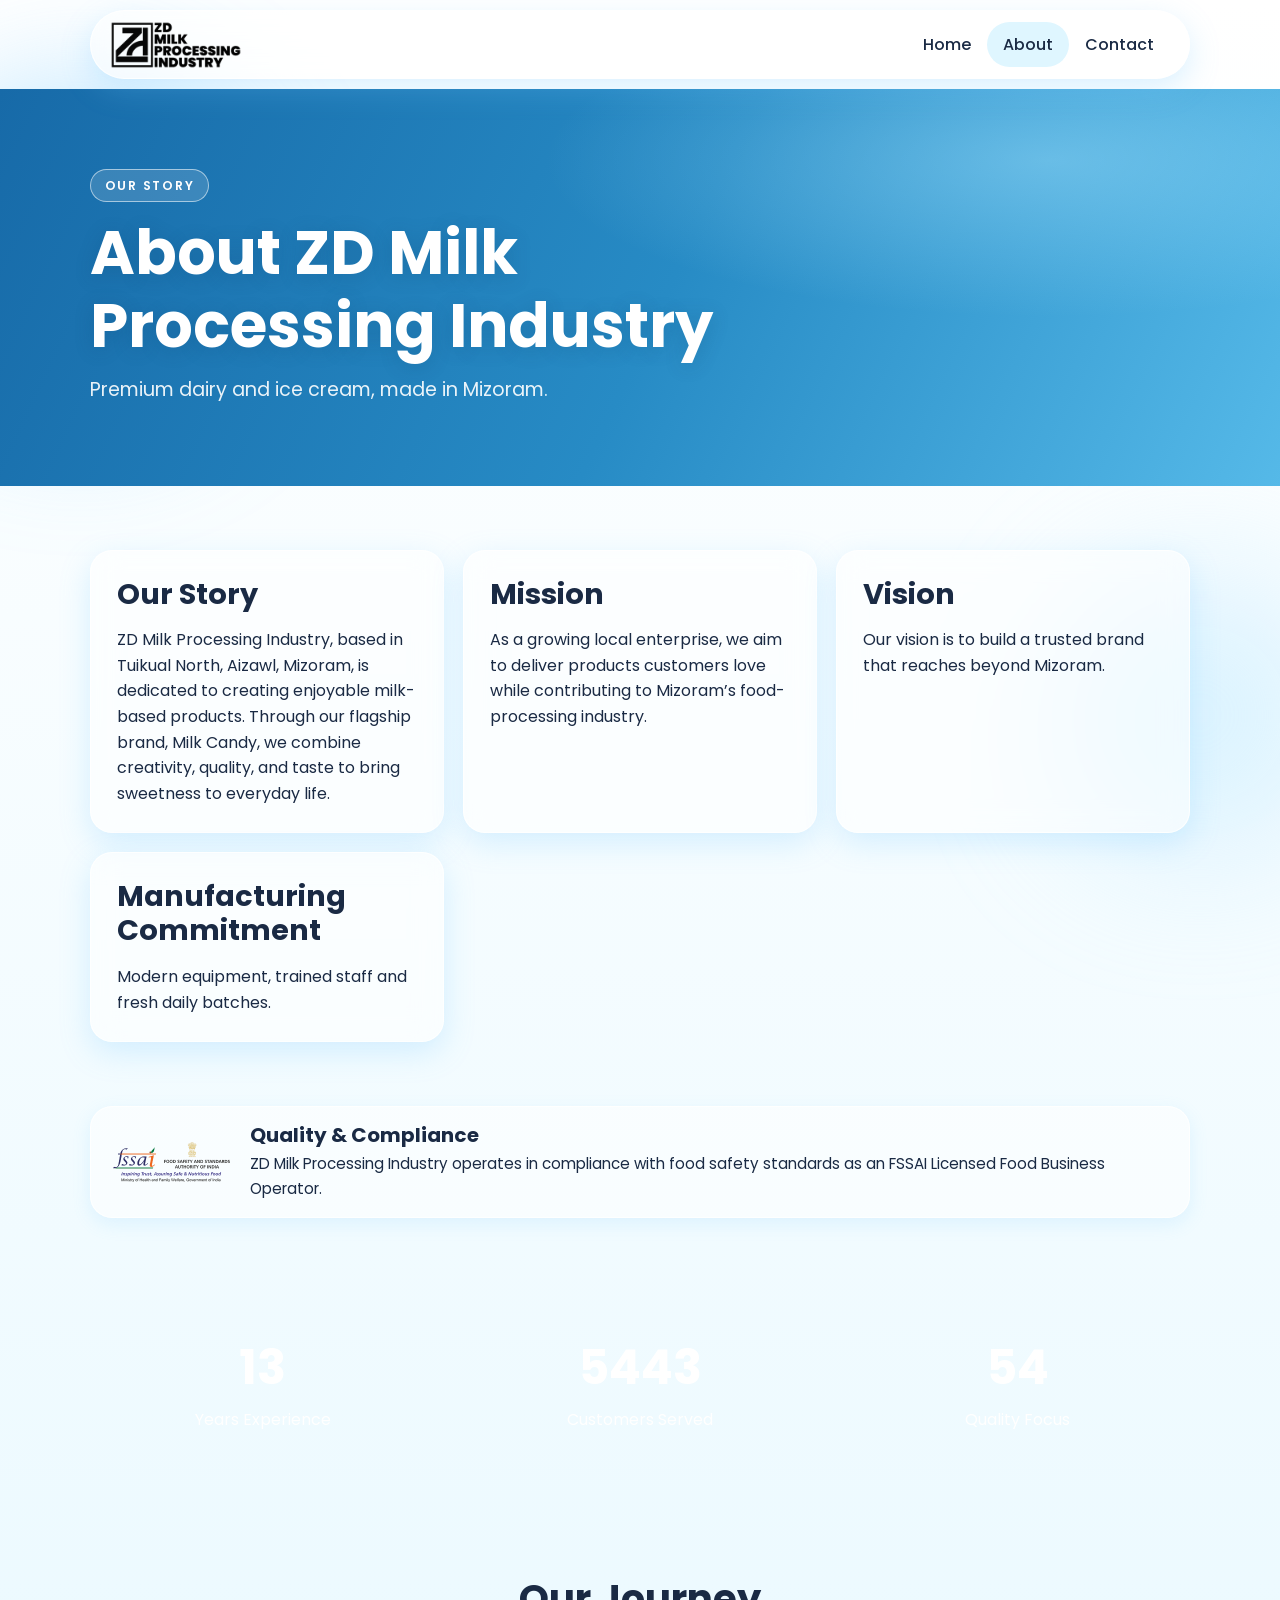
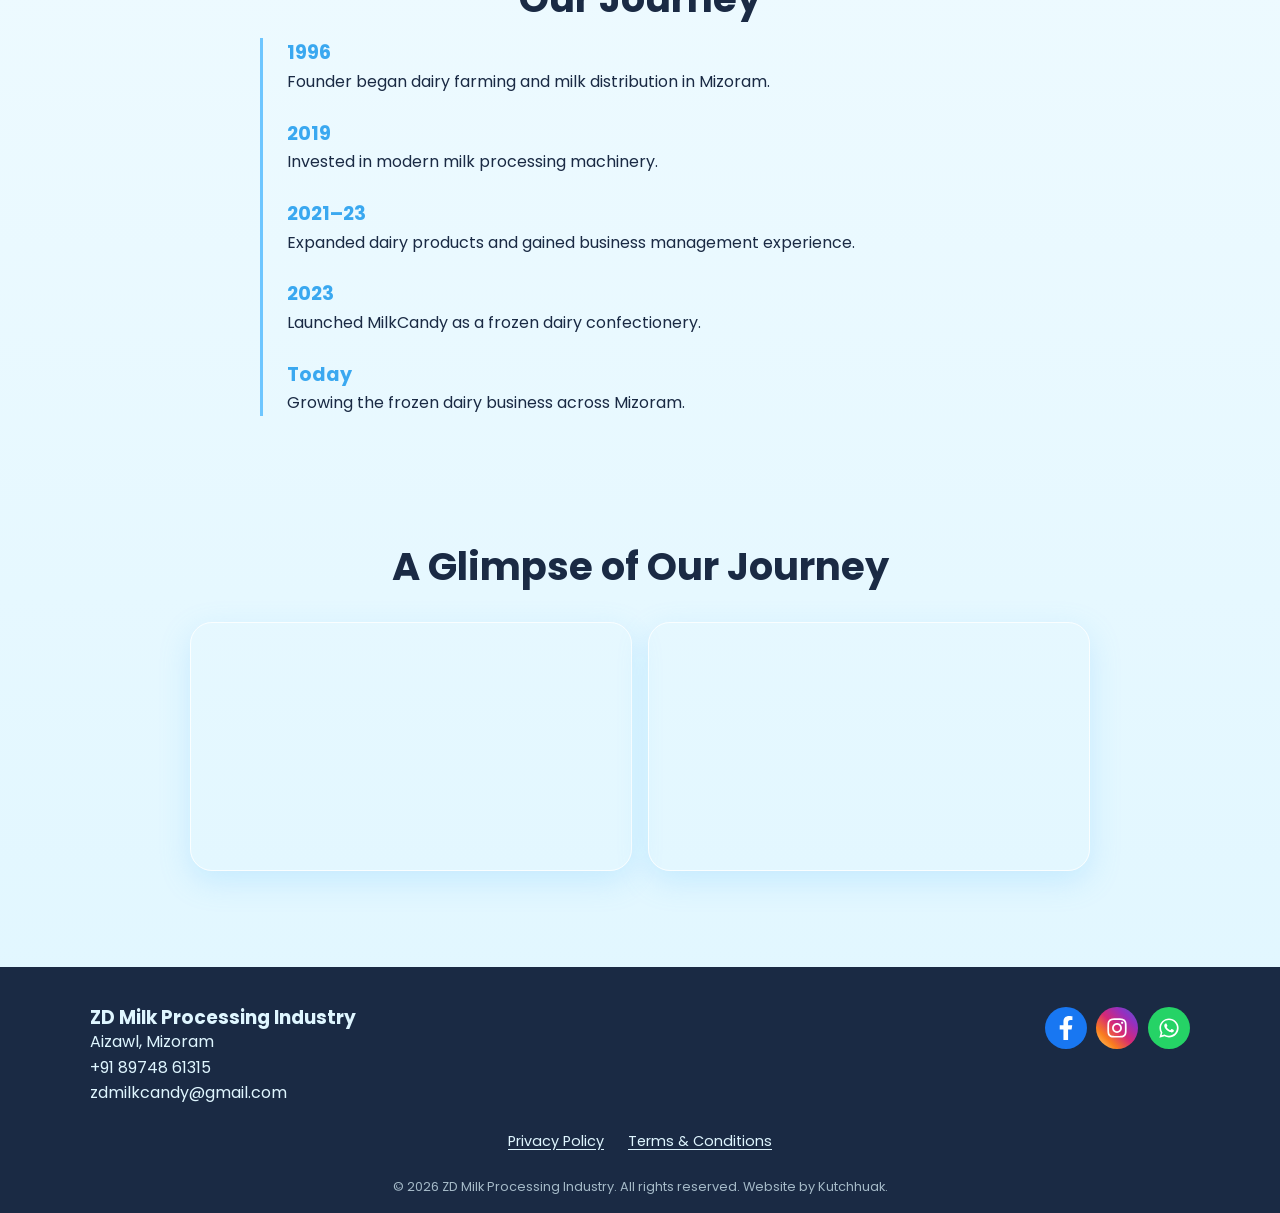
==== commit da5da743: "Add files via upload" ====
--- a/about.html
+++ b/about.html
@@ -19,17 +19,17 @@
       content="Learn about ZD Milk Processing Industry, the Aizawl-based maker of Milk Candy ice cream, our story, mission and commitment to quality."
     >
     <meta property="og:url" content="https://zdmilk.in/about.html">
-    <meta property="og:image" content="https://zdmilk.in/image/og-image.jpg">
+    <meta property="og:image" content="https://zdmilk.in/image/mk.png">
     <meta property="og:image:width" content="1200">
     <meta property="og:image:height" content="630">
-    <meta property="og:image:alt" content="Milk Candy ice cream and family tub, made in Aizawl, Mizoram">
+    <meta property="og:image:alt" content="ZD Milk Processing Industry product image">
     <meta name="twitter:card" content="summary_large_image">
     <meta name="twitter:title" content="About ZD Milk Processing Industry | Aizawl, Mizoram">
     <meta
       name="twitter:description"
       content="Learn about ZD Milk Processing Industry, the Aizawl-based maker of Milk Candy ice cream, our story, mission and commitment to quality."
     >
-    <meta name="twitter:image" content="https://zdmilk.in/image/og-image.jpg">
+    <meta name="twitter:image" content="https://zdmilk.in/image/mk.png">
     <link rel="icon" type="image/png" href="image/favicon.png">
     <link rel="apple-touch-icon" href="image/apple-touch-icon.png">
     <meta name="theme-color" content="#8CC8EC">
